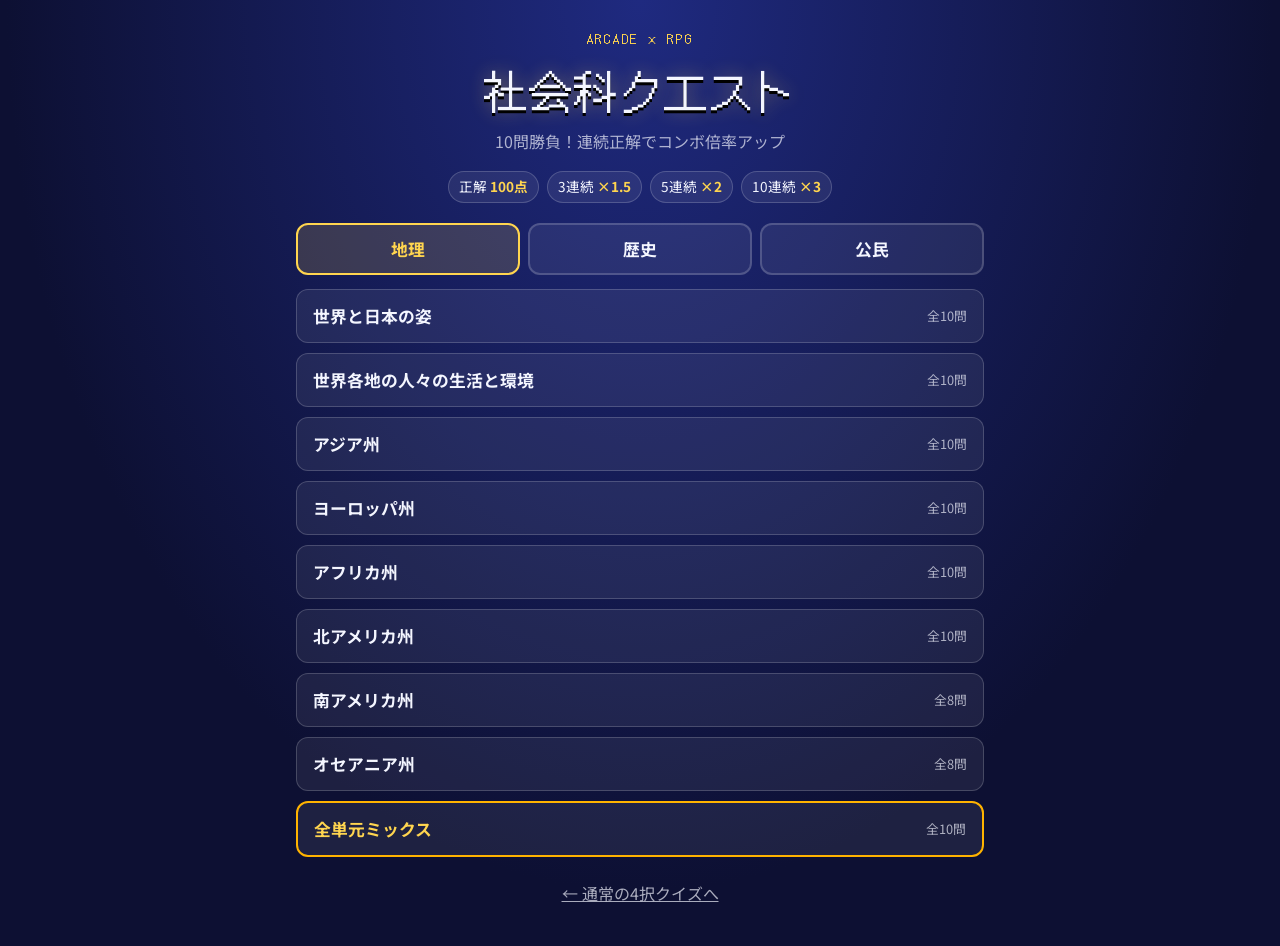
==== rpg.html @ 0660e603 "社会科クエスト第1弾・10問チャレンジとコンボ機能 - rpg.html / rpg.js / rpg.css を追加（通常クイズとは独立したアーケード×RPGモード） - 地理・歴史・公民から単元を" ====
<!DOCTYPE html>
<html lang="ja">
<head>
  <meta charset="UTF-8">
  <meta name="viewport" content="width=device-width, initial-scale=1.0">
  <title>社会科クエスト</title>
  <link rel="icon" href="favicon.ico" type="image/x-icon">
  <link href="https://fonts.googleapis.com/css2?family=DotGothic16&family=Noto+Sans+JP:wght@400;700;900&display=swap" rel="stylesheet">
  <link rel="stylesheet" href="rpg.css">
</head>
<body>

  <audio id="snd-correct" src="correct.mp3" preload="auto"></audio>
  <audio id="snd-incorrect" src="incorrect.mp3" preload="auto"></audio>

  <main class="app">

    <!-- 単元選択画面 -->
    <section id="screen-select" class="screen">
      <header class="title">
        <p class="title-kicker">ARCADE × RPG</p>
        <h1 class="title-main">社会科クエスト</h1>
        <p class="title-lead">10問勝負！連続正解でコンボ倍率アップ</p>
      </header>

      <div class="rules">
        <span>正解 <b>100点</b></span>
        <span>3連続 <b>×1.5</b></span>
        <span>5連続 <b>×2</b></span>
        <span>10連続 <b>×3</b></span>
      </div>

      <div id="subject-tabs" class="subject-tabs" role="tablist" aria-label="分野"></div>
      <div id="unit-list" class="unit-list"></div>

      <a href="index.html" class="link-back">← 通常の4択クイズへ</a>
    </section>

    <!-- プレイ画面 -->
    <section id="screen-battle" class="screen hidden">
      <div class="hud">
        <div class="hud-top">
          <span id="hud-unit" class="hud-unit"></span>
          <button id="btn-quit" class="btn-quit" type="button">やめる</button>
        </div>
        <div class="hud-stats">
          <div class="hud-box">
            <span class="hud-label">SCORE</span>
            <span id="hud-score" class="hud-value">0</span>
          </div>
          <div class="hud-box">
            <span class="hud-label">COMBO</span>
            <span id="hud-combo" class="hud-value">0</span>
          </div>
          <div class="hud-box">
            <span class="hud-label">倍率</span>
            <span id="hud-multiplier" class="hud-value">×1</span>
          </div>
        </div>
        <ol id="hud-pips" class="pips" aria-label="進み具合"></ol>
      </div>

      <div class="question-card">
        <p class="question-meta"><span id="question-number"></span>この説明にあてはまる用語は？</p>
        <p id="question-text" class="question-text"></p>
      </div>

      <div class="choices-wrap">
        <div id="choices" class="choices"></div>
        <div id="score-pop" class="score-pop" aria-hidden="true"></div>
      </div>

      <div id="feedback" class="feedback hidden" aria-live="polite">
        <p id="feedback-text" class="feedback-text"></p>
        <p id="feedback-detail" class="feedback-detail"></p>
        <button id="btn-next" class="btn btn-primary" type="button">次へ</button>
      </div>
    </section>

    <!-- 結果画面 -->
    <section id="screen-result" class="screen hidden">
      <header class="result-head">
        <p class="title-kicker">QUEST CLEAR</p>
        <h2 id="result-unit" class="result-unit"></h2>
      </header>

      <div class="result-score">
        <span class="hud-label">SCORE</span>
        <span id="result-score" class="result-score-value">0</span>
      </div>

      <div class="result-stats">
        <div class="hud-box">
          <span class="hud-label">正解数</span>
          <span id="result-correct" class="hud-value"></span>
        </div>
        <div class="hud-box">
          <span class="hud-label">最大コンボ</span>
          <span id="result-max-combo" class="hud-value"></span>
        </div>
      </div>

      <div class="mistakes">
        <h3 id="mistakes-title" class="mistakes-title"></h3>
        <ul id="mistakes-list" class="mistakes-list"></ul>
      </div>

      <button id="btn-retry" class="btn btn-primary" type="button">もう一度挑戦</button>
      <button id="btn-back" class="btn btn-secondary" type="button">単元選択へ戻る</button>
    </section>

  </main>

  <script src="data.js"></script>
  <script src="rpg.js"></script>
</body>
</html>
---- rpg.css ----
/* =============================================
   社会科クエスト（アーケード×RPGモード）
   通常クイズの style.css とは別ファイル
============================================= */
:root {
  --bg: #0d1033;
  --bg-glow: #1f2a80;
  --panel: rgba(255, 255, 255, 0.07);
  --panel-strong: rgba(255, 255, 255, 0.12);
  --line: rgba(255, 255, 255, 0.18);
  --text: #f4f6ff;
  --text-muted: rgba(244, 246, 255, 0.68);
  --accent: #ffd54f;
  --accent-strong: #ffb300;
  --primary: #5c6bc0;
  --primary-hover: #7986cb;
  --good: #66bb6a;
  --good-bg: rgba(102, 187, 106, 0.28);
  --bad: #ef5350;
  --bad-bg: rgba(239, 83, 80, 0.26);
  --pixel: 'DotGothic16', 'Noto Sans JP', sans-serif;
}

* {
  box-sizing: border-box;
  -webkit-tap-highlight-color: transparent;
}

body {
  margin: 0;
  min-height: 100vh;
  background: radial-gradient(ellipse at top, var(--bg-glow), var(--bg) 70%) fixed;
  background-color: var(--bg);
  color: var(--text);
  font-family: 'Noto Sans JP', sans-serif;
  line-height: 1.6;
}

.app {
  max-width: 720px;
  margin: 0 auto;
  padding: 16px 16px 40px;
}

.hidden {
  display: none !important;
}

/* =============================================
   ボタン共通
============================================= */
.btn {
  display: block;
  width: 100%;
  padding: 16px;
  margin-top: 12px;
  border: none;
  border-radius: 14px;
  font-family: inherit;
  font-size: 1.1rem;
  font-weight: 700;
  color: var(--text);
  cursor: pointer;
  transition: background 0.15s, transform 0.1s;
}

.btn:active {
  transform: scale(0.97);
}

.btn-primary {
  background: var(--primary);
}

.btn-primary:hover {
  background: var(--primary-hover);
}

.btn-secondary {
  background: var(--panel-strong);
}

.btn-secondary:hover {
  background: rgba(255, 255, 255, 0.2);
}

/* =============================================
   単元選択画面
============================================= */
.title {
  text-align: center;
  margin: 12px 0 16px;
}

.title-kicker {
  margin: 0;
  font-family: var(--pixel);
  font-size: 0.85rem;
  letter-spacing: 0.2em;
  color: var(--accent);
}

.title-main {
  margin: 4px 0;
  font-family: var(--pixel);
  font-size: clamp(2rem, 7vw, 2.8rem);
  font-weight: 400;
  text-shadow: 0 3px 0 #000, 0 0 18px rgba(255, 213, 79, 0.45);
}

.title-lead {
  margin: 0;
  color: var(--text-muted);
}

.rules {
  display: flex;
  flex-wrap: wrap;
  justify-content: center;
  gap: 8px;
  margin-bottom: 20px;
  font-size: 0.85rem;
}

.rules span {
  padding: 4px 10px;
  border: 1px solid var(--line);
  border-radius: 999px;
  background: var(--panel);
}

.rules b {
  color: var(--accent);
}

.subject-tabs {
  display: grid;
  grid-template-columns: repeat(3, 1fr);
  gap: 8px;
  margin-bottom: 14px;
}

.subject-tab {
  padding: 12px 8px;
  border: 2px solid var(--line);
  border-radius: 12px;
  background: var(--panel);
  color: var(--text);
  font-family: inherit;
  font-size: 1.05rem;
  font-weight: 700;
  cursor: pointer;
}

.subject-tab[aria-selected="true"] {
  border-color: var(--accent);
  background: rgba(255, 213, 79, 0.16);
  color: var(--accent);
}

.unit-list {
  display: grid;
  gap: 10px;
}

.unit-btn {
  display: flex;
  justify-content: space-between;
  align-items: center;
  gap: 12px;
  width: 100%;
  padding: 14px 16px;
  border: 1px solid var(--line);
  border-radius: 12px;
  background: var(--panel);
  color: var(--text);
  font-family: inherit;
  font-size: 1.05rem;
  font-weight: 700;
  text-align: left;
  cursor: pointer;
  overflow-wrap: anywhere;
}

.unit-btn:hover {
  background: var(--panel-strong);
}

.unit-btn-mix {
  border: 2px solid var(--accent-strong);
  color: var(--accent);
}

.unit-count {
  flex-shrink: 0;
  font-size: 0.8rem;
  font-weight: 400;
  color: var(--text-muted);
}

.link-back {
  display: block;
  margin-top: 24px;
  text-align: center;
  color: var(--text-muted);
}

/* =============================================
   プレイ画面
============================================= */
.hud {
  margin-bottom: 14px;
}

.hud-top {
  display: flex;
  justify-content: space-between;
  align-items: center;
  gap: 12px;
  margin-bottom: 10px;
}

.hud-unit {
  font-weight: 700;
  color: var(--text-muted);
  overflow-wrap: anywhere;
}

.btn-quit {
  flex-shrink: 0;
  padding: 6px 14px;
  border: 1px solid var(--line);
  border-radius: 999px;
  background: transparent;
  color: var(--text-muted);
  font-family: inherit;
  cursor: pointer;
}

.hud-stats {
  display: grid;
  grid-template-columns: 2fr 1fr 1fr;
  gap: 8px;
}

.hud-box {
  display: flex;
  flex-direction: column;
  align-items: center;
  padding: 8px 6px;
  border: 1px solid var(--line);
  border-radius: 12px;
  background: var(--panel);
}

.hud-label {
  font-family: var(--pixel);
  font-size: 0.75rem;
  letter-spacing: 0.08em;
  color: var(--text-muted);
}

.hud-value {
  font-family: var(--pixel);
  font-size: 1.6rem;
  line-height: 1.2;
  font-variant-numeric: tabular-nums;
}

#hud-score {
  color: var(--accent);
}

.hud-value.bump {
  animation: bump 0.35s ease-out;
}

.hud-box.combo-hot {
  border-color: var(--accent-strong);
  box-shadow: 0 0 14px rgba(255, 179, 0, 0.45);
}

.pips {
  display: flex;
  gap: 4px;
  margin: 10px 0 0;
  padding: 0;
  list-style: none;
}

.pip {
  flex: 1;
  height: 8px;
  border-radius: 4px;
  background: rgba(255, 255, 255, 0.15);
}

.pip.current {
  background: rgba(255, 255, 255, 0.55);
}

.pip.good {
  background: var(--good);
}

.pip.bad {
  background: var(--bad);
}

.question-card {
  padding: 18px 18px 20px;
  margin-bottom: 14px;
  border: 1px solid var(--line);
  border-radius: 16px;
  background: var(--panel-strong);
}

.question-meta {
  margin: 0 0 8px;
  font-size: 0.85rem;
  color: var(--text-muted);
}

#question-number {
  margin-right: 8px;
  font-family: var(--pixel);
  color: var(--accent);
}

.question-text {
  margin: 0;
  font-size: clamp(1.05rem, 0.95rem + 0.6vw, 1.25rem);
  line-height: 1.75;
  overflow-wrap: anywhere;
}

.choices-wrap {
  position: relative;
}

.choices {
  display: grid;
  grid-template-columns: 1fr;
  gap: 10px;
}

@media (min-width: 560px) {
  .choices {
    grid-template-columns: 1fr 1fr;
  }
}

.choice {
  display: flex;
  align-items: center;
  gap: 10px;
  min-height: 68px;
  width: 100%;
  padding: 12px 14px;
  border: 2px solid var(--line);
  border-radius: 14px;
  background: var(--panel);
  color: var(--text);
  font-family: inherit;
  font-size: clamp(1rem, 0.92rem + 0.5vw, 1.2rem);
  font-weight: 700;
  line-height: 1.35;
  text-align: left;
  cursor: pointer;
  transition: background 0.15s, border-color 0.15s, transform 0.1s;
}

.choice:not(:disabled):hover {
  background: var(--panel-strong);
  border-color: rgba(255, 255, 255, 0.45);
}

.choice:not(:disabled):active {
  transform: scale(0.98);
}

.choice:disabled {
  cursor: default;
}

.choice-key {
  flex-shrink: 0;
  display: inline-grid;
  place-items: center;
  width: 28px;
  height: 28px;
  border-radius: 8px;
  background: rgba(255, 255, 255, 0.12);
  font-family: var(--pixel);
  font-size: 0.9rem;
  color: var(--text-muted);
}

.choice-label {
  flex: 1;
  min-width: 0;
  overflow-wrap: anywhere;
}

.choice.correct {
  background: var(--good-bg);
  border-color: var(--good);
}

.choice.wrong {
  background: var(--bad-bg);
  border-color: var(--bad);
}

.choice.hit {
  animation: hit 0.45s ease-out;
}

.choice.miss {
  animation: shake 0.4s ease-in-out;
}

.score-pop {
  position: absolute;
  left: 50%;
  top: 40%;
  transform: translate(-50%, -50%);
  pointer-events: none;
  font-family: var(--pixel);
  font-size: clamp(1.8rem, 6vw, 2.6rem);
  color: var(--accent);
  text-shadow: 0 3px 0 #000, 0 0 16px rgba(255, 213, 79, 0.7);
  white-space: nowrap;
  opacity: 0;
}

.score-pop.show {
  animation: pop 0.9s ease-out forwards;
}

.feedback {
  margin-top: 14px;
  padding: 14px 16px 16px;
  border-radius: 14px;
  background: rgba(0, 0, 0, 0.32);
  text-align: center;
}

.feedback-text {
  margin: 0;
  font-size: 1.3rem;
  font-weight: 900;
}

.feedback-text.good {
  color: #a5d6a7;
}

.feedback-text.bad {
  color: #ef9a9a;
}

.feedback-detail {
  margin: 4px 0 0;
  color: var(--text);
  overflow-wrap: anywhere;
}

.feedback .btn {
  margin-top: 12px;
}

/* =============================================
   結果画面
============================================= */
.result-head {
  text-align: center;
  margin: 12px 0 16px;
}

.result-unit {
  margin: 4px 0 0;
  font-size: 1.2rem;
  overflow-wrap: anywhere;
}

.result-score {
  display: flex;
  flex-direction: column;
  align-items: center;
  padding: 16px;
  margin-bottom: 10px;
  border: 2px solid var(--accent-strong);
  border-radius: 16px;
  background: rgba(255, 213, 79, 0.1);
}

.result-score-value {
  font-family: var(--pixel);
  font-size: clamp(2.6rem, 10vw, 3.6rem);
  line-height: 1.1;
  color: var(--accent);
  font-variant-numeric: tabular-nums;
}

.result-stats {
  display: grid;
  grid-template-columns: 1fr 1fr;
  gap: 10px;
  margin-bottom: 16px;
}

.mistakes {
  padding: 14px 16px;
  border-radius: 14px;
  background: rgba(0, 0, 0, 0.28);
}

.mistakes-title {
  margin: 0 0 6px;
  font-size: 1.05rem;
}

.mistakes-list {
  margin: 0;
  padding: 0;
  list-style: none;
}

.mistakes-list li {
  padding: 10px 0;
  border-top: 1px solid rgba(255, 255, 255, 0.1);
  overflow-wrap: anywhere;
}

.mistake-term {
  display: block;
  font-weight: 700;
}

.mistake-desc {
  display: block;
  font-size: 0.9rem;
  color: var(--text-muted);
}

/* =============================================
   アニメーション
============================================= */
@keyframes hit {
  0% { transform: scale(1); }
  40% { transform: scale(1.05); box-shadow: 0 0 22px rgba(102, 187, 106, 0.8); }
  100% { transform: scale(1); }
}

@keyframes shake {
  0%, 100% { transform: translateX(0); }
  25% { transform: translateX(-6px); }
  75% { transform: translateX(6px); }
}

@keyframes pop {
  0% { opacity: 0; transform: translate(-50%, -30%) scale(0.6); }
  25% { opacity: 1; transform: translate(-50%, -60%) scale(1.1); }
  100% { opacity: 0; transform: translate(-50%, -140%) scale(1); }
}

@keyframes bump {
  0% { transform: scale(1); }
  40% { transform: scale(1.25); }
  100% { transform: scale(1); }
}

@media (prefers-reduced-motion: reduce) {
  .choice.hit,
  .choice.miss,
  .hud-value.bump {
    animation: none;
  }

  .score-pop.show {
    animation: fade 0.9s ease-out forwards;
  }

  @keyframes fade {
    0%, 60% { opacity: 1; }
    100% { opacity: 0; }
  }
}
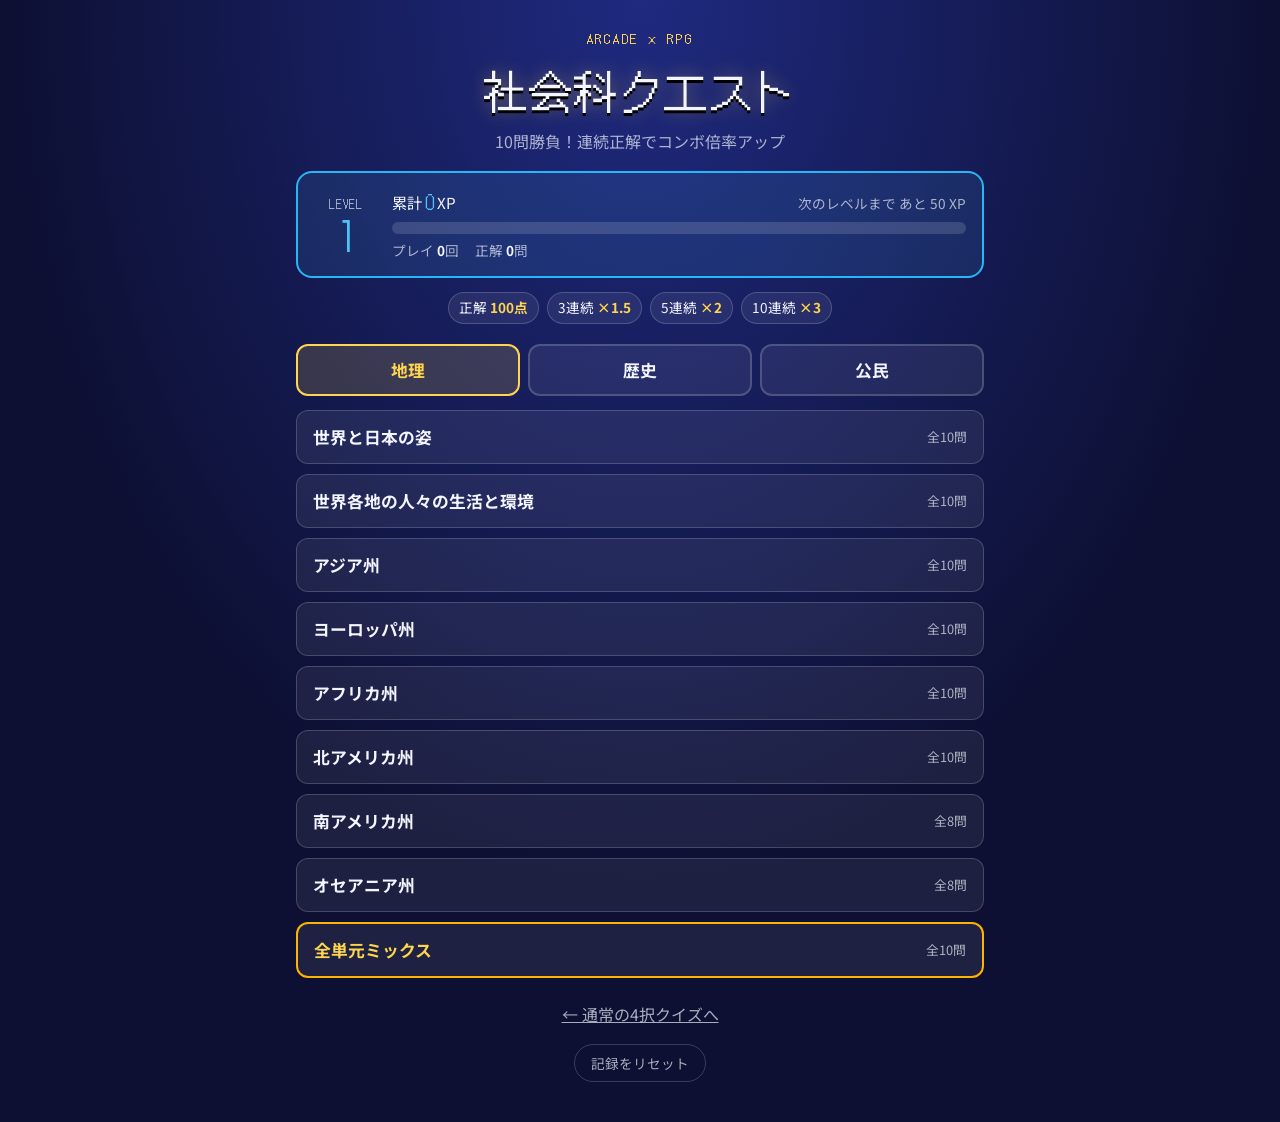
==== commit 0c6b97e1: "社会科クエスト第2弾・レベルと経験値と記録保存 - 正解1問10XP、累計XPでレベルアップ（Lv.1→2は50XP、以後1レベルごとに必要XPが25ずつ増加） - 単元ごとの自己ベスト、総プレイ回数" ====
--- a/rpg.html
+++ b/rpg.html
@@ -23,6 +23,27 @@
         <p class="title-lead">10問勝負！連続正解でコンボ倍率アップ</p>
       </header>
 
+      <div class="player-card">
+        <div class="player-level">
+          <span class="hud-label">LEVEL</span>
+          <span id="home-level" class="player-level-value">1</span>
+        </div>
+        <div class="player-xp">
+          <div class="xp-row">
+            <span>累計 <b id="home-total-xp">0</b> XP</span>
+            <span id="home-next-xp" class="xp-next"></span>
+          </div>
+          <div class="xp-gauge" role="progressbar" aria-label="次のレベルまでの経験値" aria-valuemin="0">
+            <div id="home-xp-fill" class="xp-fill"></div>
+          </div>
+          <div class="player-stats">
+            <span>プレイ <b id="home-plays">0</b>回</span>
+            <span>正解 <b id="home-correct">0</b>問</span>
+          </div>
+        </div>
+      </div>
+      <p id="storage-warning" class="storage-warning hidden">この端末では記録を保存できないため、ページを閉じると記録が消えます。</p>
+
       <div class="rules">
         <span>正解 <b>100点</b></span>
         <span>3連続 <b>×1.5</b></span>
@@ -34,6 +55,7 @@
       <div id="unit-list" class="unit-list"></div>
 
       <a href="index.html" class="link-back">← 通常の4択クイズへ</a>
+      <button id="btn-reset" class="btn-reset" type="button">記録をリセット</button>
     </section>
 
     <!-- プレイ画面 -->
@@ -87,6 +109,7 @@
       <div class="result-score">
         <span class="hud-label">SCORE</span>
         <span id="result-score" class="result-score-value">0</span>
+        <span id="result-best" class="result-best"></span>
       </div>
 
       <div class="result-stats">
@@ -100,6 +123,22 @@
         </div>
       </div>
 
+      <div class="result-xp">
+        <div class="xp-row">
+          <span>獲得 <b id="result-xp-gained" class="xp-gained">+0</b> XP</span>
+          <span id="result-level" class="result-level"></span>
+        </div>
+        <div class="xp-gauge" role="progressbar" aria-label="次のレベルまでの経験値" aria-valuemin="0">
+          <div id="result-xp-fill" class="xp-fill"></div>
+        </div>
+        <p id="result-next-xp" class="xp-next"></p>
+        <div id="level-up" class="level-up hidden" aria-live="polite">
+          <span class="level-up-title">LEVEL UP!</span>
+          <span id="level-up-detail" class="level-up-detail"></span>
+        </div>
+        <p id="result-save-warning" class="storage-warning hidden">記録を保存できませんでした（この画面を閉じると消えます）。</p>
+      </div>
+
       <div class="mistakes">
         <h3 id="mistakes-title" class="mistakes-title"></h3>
         <ul id="mistakes-list" class="mistakes-list"></ul>
@@ -109,6 +148,16 @@
       <button id="btn-back" class="btn btn-secondary" type="button">単元選択へ戻る</button>
     </section>
 
+    <!-- 記録リセットの確認 -->
+    <div id="reset-dialog" class="modal hidden" role="dialog" aria-modal="true" aria-labelledby="reset-title">
+      <div class="modal-card">
+        <h2 id="reset-title" class="modal-title">記録をリセットしますか？</h2>
+        <p class="modal-text">この端末に保存されているレベル・累計XP・プレイ回数・正解数・自己ベストがすべて消えます。<b>元に戻すことはできません。</b></p>
+        <button id="btn-reset-cancel" class="btn btn-secondary" type="button">やめる</button>
+        <button id="btn-reset-confirm" class="btn btn-danger" type="button">すべて消去する</button>
+      </div>
+    </div>
+
   </main>
 
   <script src="data.js"></script>
--- a/rpg.css
+++ b/rpg.css
@@ -19,6 +19,10 @@
   --bad: #ef5350;
   --bad-bg: rgba(239, 83, 80, 0.26);
   --pixel: 'DotGothic16', 'Noto Sans JP', sans-serif;
+  --xp: #4fc3f7;
+  --xp-strong: #29b6f6;
+  --danger: #c62828;
+  --danger-hover: #e53935;
 }
 
 * {
@@ -84,6 +88,14 @@
   background: rgba(255, 255, 255, 0.2);
 }
 
+.btn-danger {
+  background: var(--danger);
+}
+
+.btn-danger:hover {
+  background: var(--danger-hover);
+}
+
 /* =============================================
    単元選択画面
 ============================================= */
@@ -111,6 +123,112 @@
 .title-lead {
   margin: 0;
   color: var(--text-muted);
+}
+
+/* プレイヤーのレベル・XP（ホーム画面） */
+.player-card {
+  display: flex;
+  align-items: center;
+  gap: 14px;
+  padding: 14px 16px;
+  margin-bottom: 14px;
+  border: 2px solid var(--xp-strong);
+  border-radius: 16px;
+  background: rgba(79, 195, 247, 0.1);
+}
+
+.player-level {
+  display: flex;
+  flex-direction: column;
+  align-items: center;
+  flex-shrink: 0;
+  min-width: 64px;
+}
+
+.player-level-value {
+  font-family: var(--pixel);
+  font-size: 2.4rem;
+  line-height: 1.1;
+  color: var(--xp);
+  font-variant-numeric: tabular-nums;
+}
+
+.player-xp {
+  flex: 1;
+  min-width: 0;
+}
+
+.xp-row {
+  display: flex;
+  flex-wrap: wrap;
+  justify-content: space-between;
+  align-items: baseline;
+  gap: 2px 12px;
+  margin-bottom: 6px;
+  font-size: 0.95rem;
+}
+
+.xp-row b {
+  font-family: var(--pixel);
+  font-weight: 400;
+  font-size: 1.15rem;
+  color: var(--xp);
+}
+
+.xp-next {
+  margin: 0;
+  font-size: 0.85rem;
+  color: var(--text-muted);
+}
+
+.xp-gauge {
+  height: 12px;
+  border-radius: 6px;
+  background: rgba(255, 255, 255, 0.14);
+  overflow: hidden;
+}
+
+.xp-fill {
+  width: 0;
+  height: 100%;
+  border-radius: 6px;
+  background: linear-gradient(90deg, var(--xp-strong), #b3e5fc);
+  transition: width 0.8s ease-out;
+}
+
+.player-stats {
+  display: flex;
+  flex-wrap: wrap;
+  gap: 4px 16px;
+  margin-top: 6px;
+  font-size: 0.85rem;
+  color: var(--text-muted);
+}
+
+.player-stats b {
+  color: var(--text);
+}
+
+.storage-warning {
+  margin: 0 0 14px;
+  padding: 8px 12px;
+  border-radius: 10px;
+  background: rgba(255, 193, 7, 0.15);
+  color: var(--accent);
+  font-size: 0.85rem;
+}
+
+.btn-reset {
+  display: block;
+  margin: 16px auto 0;
+  padding: 8px 16px;
+  border: 1px solid var(--line);
+  border-radius: 999px;
+  background: transparent;
+  color: var(--text-muted);
+  font-family: inherit;
+  font-size: 0.85rem;
+  cursor: pointer;
 }
 
 .rules {
@@ -191,11 +309,26 @@
   color: var(--accent);
 }
 
+.unit-meta {
+  display: flex;
+  flex-direction: column;
+  align-items: flex-end;
+  flex-shrink: 0;
+  line-height: 1.35;
+}
+
 .unit-count {
-  flex-shrink: 0;
   font-size: 0.8rem;
   font-weight: 400;
   color: var(--text-muted);
+}
+
+.unit-best {
+  font-family: var(--pixel);
+  font-size: 0.85rem;
+  font-weight: 400;
+  color: var(--accent);
+  white-space: nowrap;
 }
 
 .link-back {
@@ -503,6 +636,76 @@
   font-variant-numeric: tabular-nums;
 }
 
+.result-best {
+  margin-top: 6px;
+  font-size: 0.95rem;
+  color: var(--text-muted);
+  text-align: center;
+}
+
+.result-best.new {
+  padding: 4px 14px;
+  border-radius: 999px;
+  background: var(--accent);
+  color: #3e2723;
+  font-weight: 900;
+  animation: best 0.6s ease-out;
+}
+
+.result-xp {
+  padding: 14px 16px;
+  margin-bottom: 16px;
+  border: 2px solid var(--xp-strong);
+  border-radius: 16px;
+  background: rgba(79, 195, 247, 0.1);
+}
+
+.xp-gained {
+  font-size: 1.4rem !important;
+}
+
+.result-level {
+  font-family: var(--pixel);
+  font-size: 1.3rem;
+  color: var(--xp);
+}
+
+.result-xp .xp-next {
+  margin-top: 6px;
+}
+
+.level-up {
+  display: flex;
+  flex-direction: column;
+  align-items: center;
+  margin-top: 12px;
+  padding: 12px;
+  border-radius: 12px;
+  background: linear-gradient(135deg, rgba(255, 213, 79, 0.25), rgba(79, 195, 247, 0.25));
+  border: 2px solid var(--accent);
+}
+
+.level-up-title {
+  font-family: var(--pixel);
+  font-size: clamp(1.8rem, 7vw, 2.4rem);
+  line-height: 1.2;
+  color: var(--accent);
+  text-shadow: 0 3px 0 #000, 0 0 16px rgba(255, 213, 79, 0.7);
+}
+
+.level-up-detail {
+  font-family: var(--pixel);
+  font-size: 1.2rem;
+}
+
+.level-up.play {
+  animation: levelup 0.9s ease-out;
+}
+
+.result-xp .storage-warning {
+  margin: 10px 0 0;
+}
+
 .result-stats {
   display: grid;
   grid-template-columns: 1fr 1fr;
@@ -545,8 +748,57 @@
 }
 
 /* =============================================
+   確認画面（記録のリセット）
+============================================= */
+.modal {
+  position: fixed;
+  inset: 0;
+  z-index: 10;
+  display: flex;
+  align-items: center;
+  justify-content: center;
+  padding: 16px;
+  background: rgba(0, 0, 0, 0.65);
+}
+
+.modal-card {
+  width: 100%;
+  max-width: 420px;
+  padding: 20px;
+  border: 1px solid var(--line);
+  border-radius: 16px;
+  background: #1a1f52;
+}
+
+.modal-title {
+  margin: 0 0 8px;
+  font-size: 1.2rem;
+}
+
+.modal-text {
+  margin: 0 0 8px;
+  color: var(--text-muted);
+}
+
+.modal-text b {
+  color: #ef9a9a;
+}
+
+/* =============================================
    アニメーション
 ============================================= */
+@keyframes levelup {
+  0% { opacity: 0; transform: scale(0.6); }
+  50% { opacity: 1; transform: scale(1.08); }
+  100% { transform: scale(1); }
+}
+
+@keyframes best {
+  0% { transform: scale(0.7); }
+  60% { transform: scale(1.1); }
+  100% { transform: scale(1); }
+}
+
 @keyframes hit {
   0% { transform: scale(1); }
   40% { transform: scale(1.05); box-shadow: 0 0 22px rgba(102, 187, 106, 0.8); }
@@ -574,8 +826,14 @@
 @media (prefers-reduced-motion: reduce) {
   .choice.hit,
   .choice.miss,
-  .hud-value.bump {
+  .hud-value.bump,
+  .level-up.play,
+  .result-best.new {
     animation: none;
+  }
+
+  .xp-fill {
+    transition: none;
   }
 
   .score-pop.show {
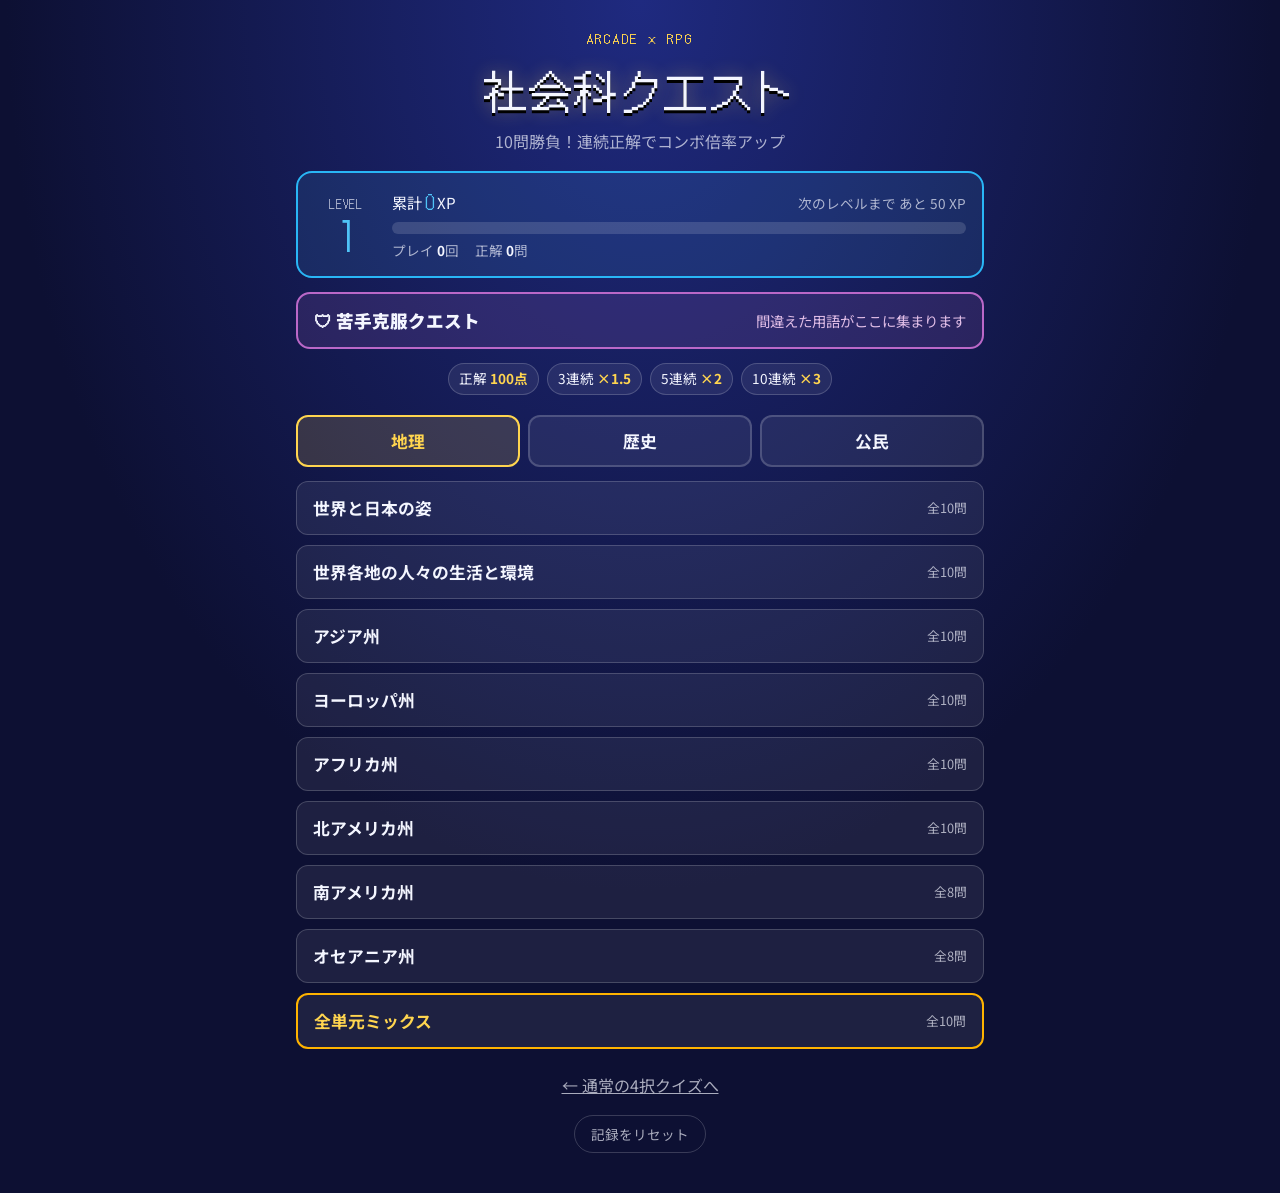
==== commit 7e34d3f7: "社会科クエスト第4弾・分野別苦手克服クエスト - 通常クエストを最後まで解いたとき、間違えた用語を分野ごとの苦手リストへ自動登録 - 苦手リストは「分野::表示名」で1件として管理（同じ分野の別単元で" ====
--- a/rpg.html
+++ b/rpg.html
@@ -44,6 +44,20 @@
       </div>
       <p id="storage-warning" class="storage-warning hidden">この端末では記録を保存できないため、ページを閉じると記録が消えます。</p>
 
+      <div id="last-played" class="last-played hidden">
+        <div class="last-played-info">
+          <span class="hud-label">前回の単元</span>
+          <span id="last-played-name" class="last-played-name"></span>
+          <span id="last-played-best" class="last-played-best"></span>
+        </div>
+        <button id="btn-last-played" class="btn-last-played" type="button">もう一度</button>
+      </div>
+
+      <button id="btn-review" class="review-entry" type="button">
+        <span class="review-entry-title">🛡 苦手克服クエスト</span>
+        <span id="review-entry-count" class="review-entry-count"></span>
+      </button>
+
       <div class="rules">
         <span>正解 <b>100点</b></span>
         <span>3連続 <b>×1.5</b></span>
@@ -56,6 +70,19 @@
 
       <a href="index.html" class="link-back">← 通常の4択クイズへ</a>
       <button id="btn-reset" class="btn-reset" type="button">記録をリセット</button>
+    </section>
+
+    <!-- 苦手克服クエストの分野選択画面 -->
+    <section id="screen-review" class="screen hidden">
+      <header class="title">
+        <p class="title-kicker">WEAK POINT QUEST</p>
+        <h1 class="title-main review-title">苦手克服クエスト</h1>
+        <p class="title-lead">間違えた用語を復習しよう。別々のプレイで2回正解すると克服！</p>
+      </header>
+
+      <div id="review-list" class="review-list"></div>
+
+      <button id="btn-review-home" class="btn btn-secondary" type="button">ホームへ戻る</button>
     </section>
 
     <!-- プレイ画面 -->
@@ -97,6 +124,8 @@
         <p id="feedback-detail" class="feedback-detail"></p>
         <button id="btn-next" class="btn btn-primary" type="button">次へ</button>
       </div>
+
+      <div id="combo-banner" class="combo-banner" aria-hidden="true"></div>
     </section>
 
     <!-- 結果画面 -->
@@ -107,9 +136,18 @@
       </header>
 
       <div class="result-score">
-        <span class="hud-label">SCORE</span>
-        <span id="result-score" class="result-score-value">0</span>
+        <div class="result-score-top">
+          <div class="rank-box">
+            <span class="hud-label">RANK</span>
+            <span id="result-rank" class="rank-badge"></span>
+          </div>
+          <div class="score-box">
+            <span class="hud-label">SCORE</span>
+            <span id="result-score" class="result-score-value">0</span>
+          </div>
+        </div>
         <span id="result-best" class="result-best"></span>
+        <p id="result-cheer" class="result-cheer hidden"></p>
       </div>
 
       <div class="result-stats">
@@ -133,14 +171,21 @@
         </div>
         <p id="result-next-xp" class="xp-next"></p>
         <div id="level-up" class="level-up hidden" aria-live="polite">
+          <div id="particles" class="particles" aria-hidden="true"></div>
           <span class="level-up-title">LEVEL UP!</span>
           <span id="level-up-detail" class="level-up-detail"></span>
         </div>
         <p id="result-save-warning" class="storage-warning hidden">記録を保存できませんでした（この画面を閉じると消えます）。</p>
       </div>
 
+      <div id="review-result" class="review-result hidden">
+        <h3 class="mistakes-title">克服の進み具合</h3>
+        <ul id="review-progress" class="review-progress"></ul>
+      </div>
+
       <div class="mistakes">
         <h3 id="mistakes-title" class="mistakes-title"></h3>
+        <p id="mistakes-note" class="mistakes-note hidden"></p>
         <ul id="mistakes-list" class="mistakes-list"></ul>
       </div>
 
@@ -152,7 +197,7 @@
     <div id="reset-dialog" class="modal hidden" role="dialog" aria-modal="true" aria-labelledby="reset-title">
       <div class="modal-card">
         <h2 id="reset-title" class="modal-title">記録をリセットしますか？</h2>
-        <p class="modal-text">この端末に保存されているレベル・累計XP・プレイ回数・正解数・自己ベストがすべて消えます。<b>元に戻すことはできません。</b></p>
+        <p class="modal-text">この端末に保存されているレベル・累計XP・プレイ回数・正解数・自己ベスト・苦手リストがすべて消えます。<b>元に戻すことはできません。</b></p>
         <button id="btn-reset-cancel" class="btn btn-secondary" type="button">やめる</button>
         <button id="btn-reset-confirm" class="btn btn-danger" type="button">すべて消去する</button>
       </div>
--- a/rpg.css
+++ b/rpg.css
@@ -209,6 +209,207 @@
   color: var(--text);
 }
 
+/* 前回の単元（ホーム画面） */
+.last-played {
+  display: flex;
+  align-items: center;
+  gap: 12px;
+  padding: 10px 12px 10px 16px;
+  margin-bottom: 14px;
+  border: 1px solid var(--line);
+  border-radius: 14px;
+  background: var(--panel);
+}
+
+.last-played-info {
+  display: flex;
+  flex-direction: column;
+  flex: 1;
+  min-width: 0;
+}
+
+.last-played-name {
+  font-weight: 700;
+  overflow-wrap: anywhere;
+}
+
+.last-played-best {
+  font-family: var(--pixel);
+  font-size: 0.85rem;
+  color: var(--accent);
+}
+
+.btn-last-played {
+  flex-shrink: 0;
+  padding: 10px 16px;
+  border: none;
+  border-radius: 12px;
+  background: var(--primary);
+  color: var(--text);
+  font-family: inherit;
+  font-size: 1rem;
+  font-weight: 700;
+  cursor: pointer;
+}
+
+.btn-last-played:hover {
+  background: var(--primary-hover);
+}
+
+/* 苦手克服クエストの入口（ホーム画面） */
+.review-entry {
+  display: flex;
+  flex-wrap: wrap;
+  justify-content: space-between;
+  align-items: center;
+  gap: 4px 12px;
+  width: 100%;
+  padding: 14px 16px;
+  margin-bottom: 14px;
+  border: 2px solid #ba68c8;
+  border-radius: 14px;
+  background: rgba(186, 104, 200, 0.14);
+  color: var(--text);
+  font-family: inherit;
+  text-align: left;
+  cursor: pointer;
+}
+
+.review-entry:hover {
+  background: rgba(186, 104, 200, 0.24);
+}
+
+.review-entry-title {
+  font-size: 1.1rem;
+  font-weight: 900;
+}
+
+.review-entry-count {
+  font-size: 0.9rem;
+  color: #e1bee7;
+}
+
+/* 苦手克服クエストの分野選択画面 */
+.review-title {
+  font-size: clamp(1.8rem, 7vw, 2.6rem);
+}
+
+.review-list {
+  display: grid;
+  gap: 12px;
+  margin-bottom: 8px;
+}
+
+.review-card {
+  padding: 14px 16px;
+  border: 1px solid var(--line);
+  border-radius: 14px;
+  background: var(--panel);
+}
+
+.review-card-head {
+  display: flex;
+  flex-wrap: wrap;
+  justify-content: space-between;
+  align-items: baseline;
+  gap: 4px 12px;
+}
+
+.review-subject {
+  font-size: 1.2rem;
+  font-weight: 900;
+}
+
+.review-stats {
+  font-size: 0.95rem;
+  color: var(--text-muted);
+}
+
+.review-best {
+  display: block;
+  margin-top: 2px;
+  font-family: var(--pixel);
+  font-size: 0.85rem;
+  color: var(--accent);
+}
+
+.review-empty {
+  margin: 10px 0 0;
+  color: var(--text-muted);
+}
+
+.review-start {
+  margin-top: 10px;
+}
+
+/* 結果画面：克服の進み具合 */
+.review-result {
+  padding: 14px 16px;
+  margin-bottom: 16px;
+  border: 2px solid #ba68c8;
+  border-radius: 14px;
+  background: rgba(186, 104, 200, 0.1);
+}
+
+.review-progress {
+  margin: 0;
+  padding: 0;
+  list-style: none;
+}
+
+.review-item {
+  display: flex;
+  flex-wrap: wrap;
+  justify-content: space-between;
+  align-items: baseline;
+  gap: 2px 12px;
+  padding: 8px 0;
+  border-top: 1px solid rgba(255, 255, 255, 0.1);
+}
+
+.review-item-term {
+  font-weight: 700;
+  overflow-wrap: anywhere;
+}
+
+.review-item-status {
+  font-size: 0.9rem;
+  white-space: nowrap;
+}
+
+.review-item.mastered .review-item-status {
+  color: var(--accent);
+  font-weight: 900;
+}
+
+.review-item.progress .review-item-status {
+  color: var(--xp);
+}
+
+.review-item.reset .review-item-status {
+  color: var(--text-muted);
+}
+
+.mistakes-note {
+  margin: 0 0 4px;
+  font-size: 0.85rem;
+  color: #e1bee7;
+}
+
+/* 自己ベストのランク表示（単元ボタン・前回の単元） */
+.rank-chip {
+  display: inline-block;
+  min-width: 1.5em;
+  margin-left: 6px;
+  padding: 0 4px;
+  border: 1px solid currentColor;
+  border-radius: 4px;
+  font-family: var(--pixel);
+  line-height: 1.4;
+  text-align: center;
+  text-shadow: none;
+}
+
 .storage-warning {
   margin: 0 0 14px;
   padding: 8px 12px;
@@ -408,9 +609,34 @@
   animation: bump 0.35s ease-out;
 }
 
-.hud-box.combo-hot {
-  border-color: var(--accent-strong);
-  box-shadow: 0 0 14px rgba(255, 179, 0, 0.45);
+/* コンボ数に応じたHUDの色（3コンボ：水色、5コンボ：オレンジ、10コンボ：金） */
+.hud-box.combo-tier-1 {
+  border-color: var(--xp);
+  box-shadow: 0 0 10px rgba(79, 195, 247, 0.4);
+}
+
+.hud-box.combo-tier-1 .hud-value {
+  color: var(--xp);
+}
+
+.hud-box.combo-tier-2 {
+  border-color: #ff9800;
+  box-shadow: 0 0 14px rgba(255, 152, 0, 0.5);
+}
+
+.hud-box.combo-tier-2 .hud-value {
+  color: #ffb74d;
+}
+
+.hud-box.combo-tier-3 {
+  border-color: var(--accent);
+  background: rgba(255, 213, 79, 0.16);
+  box-shadow: 0 0 18px rgba(255, 213, 79, 0.7);
+}
+
+.hud-box.combo-tier-3 .hud-value {
+  color: var(--accent);
+  text-shadow: 0 0 10px rgba(255, 213, 79, 0.8);
 }
 
 .pips {
@@ -546,29 +772,99 @@
 }
 
 .choice.hit {
-  animation: hit 0.45s ease-out;
+  position: relative;
+  z-index: 1;
+  animation: hit 0.5s ease-out;
 }
 
 .choice.miss {
   animation: shake 0.4s ease-in-out;
+}
+
+/* 正解したときに選択肢エリアをごく軽く弾ませる */
+.choices.pulse {
+  animation: pulse 0.3s ease-out;
 }
 
 .score-pop {
   position: absolute;
   left: 50%;
   top: 40%;
+  z-index: 2;
   transform: translate(-50%, -50%);
   pointer-events: none;
   font-family: var(--pixel);
-  font-size: clamp(1.8rem, 6vw, 2.6rem);
+  font-size: clamp(2rem, 7vw, 2.8rem);
   color: var(--accent);
   text-shadow: 0 3px 0 #000, 0 0 16px rgba(255, 213, 79, 0.7);
   white-space: nowrap;
   opacity: 0;
 }
 
+.score-pop.tier-1 {
+  color: var(--xp);
+  text-shadow: 0 3px 0 #000, 0 0 18px rgba(79, 195, 247, 0.8);
+}
+
+.score-pop.tier-2 {
+  font-size: clamp(2.3rem, 8vw, 3.2rem);
+  color: #ffb74d;
+  text-shadow: 0 3px 0 #000, 0 0 20px rgba(255, 152, 0, 0.85);
+}
+
+.score-pop.tier-3 {
+  font-size: clamp(2.6rem, 9vw, 3.6rem);
+  color: var(--accent);
+  text-shadow: 0 3px 0 #000, 0 0 24px rgba(255, 213, 79, 1), 0 0 40px rgba(255, 152, 0, 0.6);
+}
+
 .score-pop.show {
-  animation: pop 0.9s ease-out forwards;
+  animation: pop 1s ease-out forwards;
+}
+
+/* 3・5・10コンボ到達時と、コンボが途切れたときに中央へ短く出す表示 */
+.combo-banner {
+  position: fixed;
+  left: 50%;
+  top: 38%;
+  z-index: 5;
+  transform: translate(-50%, -50%);
+  pointer-events: none;
+  font-family: var(--pixel);
+  white-space: nowrap;
+  opacity: 0;
+}
+
+.combo-banner.show {
+  animation: banner 1.1s ease-out forwards;
+}
+
+.combo-banner.tier-1 {
+  font-size: clamp(2rem, 9vw, 3rem);
+  color: var(--xp);
+  text-shadow: 0 4px 0 #000, 0 0 20px rgba(79, 195, 247, 0.9);
+}
+
+.combo-banner.tier-2 {
+  font-size: clamp(2.3rem, 10vw, 3.6rem);
+  color: #ffb74d;
+  text-shadow: 0 4px 0 #000, 0 0 24px rgba(255, 152, 0, 0.9);
+}
+
+.combo-banner.tier-3 {
+  font-size: clamp(2.6rem, 11vw, 4.4rem);
+  color: var(--accent);
+  text-shadow: 0 4px 0 #000, 0 0 28px rgba(255, 213, 79, 1), 0 0 50px rgba(255, 152, 0, 0.7);
+}
+
+.combo-banner.break {
+  font-size: clamp(1.4rem, 6vw, 2rem);
+  color: #b0bec5;
+  text-shadow: 0 3px 0 #000;
+}
+
+.combo-banner.break.show {
+  animation: banner-soft 0.9s ease-out forwards;
 }
 
 .feedback {
@@ -586,7 +882,23 @@
 }
 
 .feedback-text.good {
+  font-family: var(--pixel);
+  font-weight: 400;
+  letter-spacing: 0.05em;
   color: #a5d6a7;
+}
+
+.feedback-text.good.tier-1 {
+  color: var(--xp);
+}
+
+.feedback-text.good.tier-2 {
+  color: #ffb74d;
+}
+
+.feedback-text.good.tier-3 {
+  color: var(--accent);
+  text-shadow: 0 0 12px rgba(255, 213, 79, 0.7);
 }
 
 .feedback-text.bad {
@@ -628,6 +940,52 @@
   background: rgba(255, 213, 79, 0.1);
 }
 
+.result-score-top {
+  display: flex;
+  align-items: center;
+  justify-content: center;
+  gap: 20px;
+}
+
+.rank-box,
+.score-box {
+  display: flex;
+  flex-direction: column;
+  align-items: center;
+}
+
+.rank-badge {
+  font-family: var(--pixel);
+  font-size: clamp(3.2rem, 14vw, 4.4rem);
+  line-height: 1;
+  text-shadow: 0 4px 0 #000;
+}
+
+.rank-badge.stamp {
+  animation: stamp 0.5s ease-out;
+}
+
+.rank-S {
+  color: var(--accent);
+  text-shadow: 0 4px 0 #000, 0 0 20px rgba(255, 213, 79, 0.9);
+}
+
+.rank-A {
+  color: #ffb74d;
+}
+
+.rank-B {
+  color: var(--xp);
+}
+
+.rank-C {
+  color: #a5d6a7;
+}
+
+.rank-D {
+  color: #b0bec5;
+}
+
 .result-score-value {
   font-family: var(--pixel);
   font-size: clamp(2.6rem, 10vw, 3.6rem);
@@ -637,19 +995,40 @@
 }
 
 .result-best {
-  margin-top: 6px;
+  display: flex;
+  flex-direction: column;
+  align-items: center;
+  margin-top: 8px;
   font-size: 0.95rem;
   color: var(--text-muted);
   text-align: center;
 }
 
 .result-best.new {
-  padding: 4px 14px;
-  border-radius: 999px;
+  padding: 6px 18px;
+  border-radius: 14px;
   background: var(--accent);
   color: #3e2723;
+  animation: best 0.6s ease-out;
+}
+
+.new-record {
+  font-family: var(--pixel);
+  font-size: 1.4rem;
+  line-height: 1.2;
+  letter-spacing: 0.08em;
+}
+
+.new-record-sub {
+  font-size: 0.85rem;
+  font-weight: 700;
+}
+
+.result-cheer {
+  margin: 8px 0 0;
   font-weight: 900;
-  animation: best 0.6s ease-out;
+  color: var(--accent);
+  text-align: center;
 }
 
 .result-xp {
@@ -675,6 +1054,7 @@
 }
 
 .level-up {
+  position: relative;
   display: flex;
   flex-direction: column;
   align-items: center;
@@ -700,6 +1080,24 @@
 
 .level-up.play {
   animation: levelup 0.9s ease-out;
+}
+
+/* レベルアップ時のピクセル風紙吹雪 */
+.particles {
+  position: absolute;
+  left: 50%;
+  top: 50%;
+  width: 0;
+  height: 0;
+  pointer-events: none;
+}
+
+.particle {
+  position: absolute;
+  width: 8px;
+  height: 8px;
+  opacity: 0;
+  animation: particle 1.2s ease-out var(--delay) forwards;
 }
 
 .result-xp .storage-warning {
@@ -801,8 +1199,38 @@
 
 @keyframes hit {
   0% { transform: scale(1); }
-  40% { transform: scale(1.05); box-shadow: 0 0 22px rgba(102, 187, 106, 0.8); }
+  35% { transform: scale(1.06); box-shadow: 0 0 0 3px rgba(165, 214, 167, 0.6), 0 0 28px rgba(102, 187, 106, 0.95); }
+  100% { transform: scale(1); box-shadow: 0 0 10px rgba(102, 187, 106, 0.4); }
+}
+
+@keyframes pulse {
+  0%, 100% { transform: translateY(0); }
+  40% { transform: translateY(-3px); }
+}
+
+@keyframes banner {
+  0% { opacity: 0; transform: translate(-50%, -50%) scale(0.5); }
+  18% { opacity: 1; transform: translate(-50%, -50%) scale(1.15); }
+  30% { transform: translate(-50%, -50%) scale(1); }
+  75% { opacity: 1; }
+  100% { opacity: 0; transform: translate(-50%, -70%) scale(1); }
+}
+
+@keyframes banner-soft {
+  0% { opacity: 0; }
+  20%, 60% { opacity: 0.9; }
+  100% { opacity: 0; }
+}
+
+@keyframes stamp {
+  0% { opacity: 0; transform: scale(2); }
+  60% { opacity: 1; transform: scale(0.92); }
   100% { transform: scale(1); }
+}
+
+@keyframes particle {
+  0% { opacity: 1; transform: translate(0, 0) rotate(0deg); }
+  100% { opacity: 0; transform: translate(var(--dx), var(--dy)) rotate(180deg); }
 }
 
 @keyframes shake {
@@ -813,8 +1241,9 @@
 
 @keyframes pop {
   0% { opacity: 0; transform: translate(-50%, -30%) scale(0.6); }
-  25% { opacity: 1; transform: translate(-50%, -60%) scale(1.1); }
-  100% { opacity: 0; transform: translate(-50%, -140%) scale(1); }
+  20% { opacity: 1; transform: translate(-50%, -70%) scale(1.2); }
+  45% { opacity: 1; transform: translate(-50%, -100%) scale(1); }
+  100% { opacity: 0; transform: translate(-50%, -190%) scale(1); }
 }
 
 @keyframes bump {
@@ -823,20 +1252,29 @@
   100% { transform: scale(1); }
 }
 
+/* 動きを減らす設定のときは、拡大・揺れ・飛び出し・紙吹雪をやめ、表示と色だけで伝える */
 @media (prefers-reduced-motion: reduce) {
   .choice.hit,
   .choice.miss,
+  .choices.pulse,
   .hud-value.bump,
   .level-up.play,
+  .rank-badge.stamp,
   .result-best.new {
     animation: none;
   }
 
+  .particles {
+    display: none;
+  }
+
   .xp-fill {
     transition: none;
   }
 
-  .score-pop.show {
+  .score-pop.show,
+  .combo-banner.show,
+  .combo-banner.break.show {
     animation: fade 0.9s ease-out forwards;
   }
 
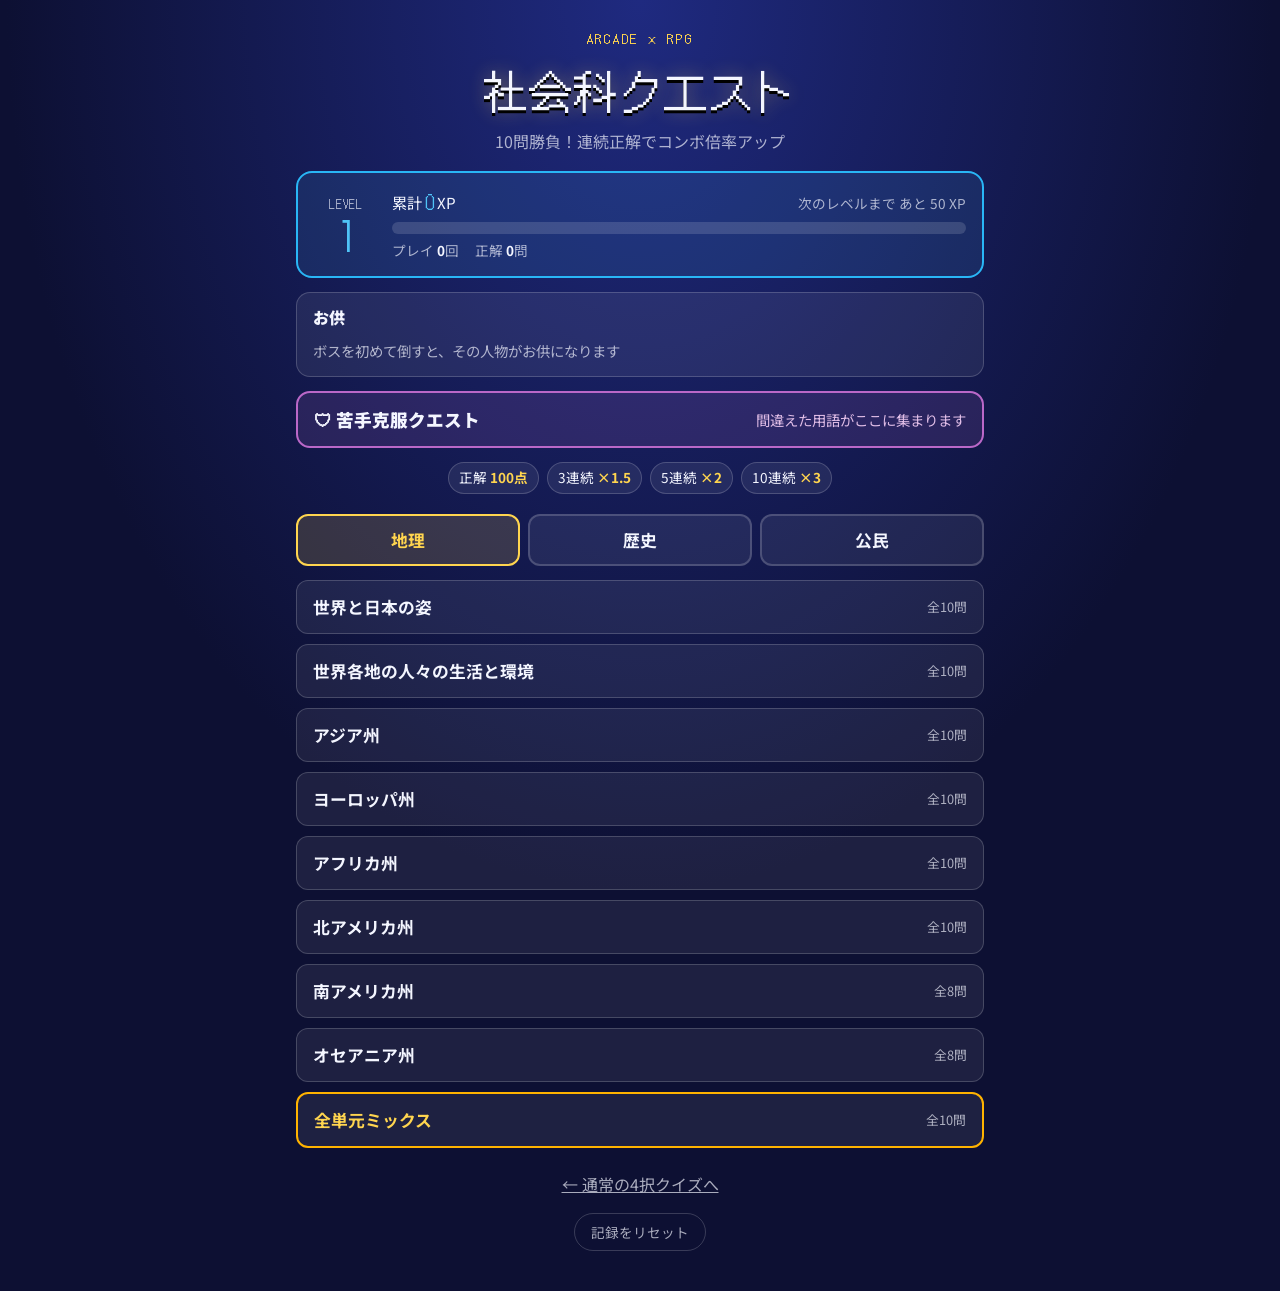
==== commit 102cc9e9: "社会科クエスト第5弾・織田信長ボスとお供システム" ====
--- a/rpg.html
+++ b/rpg.html
@@ -44,6 +44,14 @@
       </div>
       <p id="storage-warning" class="storage-warning hidden">この端末では記録を保存できないため、ページを閉じると記録が消えます。</p>
 
+      <section class="companion-panel" aria-labelledby="companion-title">
+        <div class="companion-head">
+          <h2 id="companion-title" class="companion-title">お供</h2>
+          <span id="companion-ability" class="companion-ability"></span>
+        </div>
+        <div id="companion-list" class="companion-list"></div>
+      </section>
+
       <div id="last-played" class="last-played hidden">
         <div class="last-played-info">
           <span class="hud-label">前回の単元</span>
@@ -106,7 +114,27 @@
             <span id="hud-multiplier" class="hud-value">×1</span>
           </div>
         </div>
+        <div id="companion-hud" class="companion-hud hidden">
+          <span id="companion-hud-face" class="portrait companion-face"></span>
+          <span class="hud-label">お供</span>
+          <span id="companion-hud-name" class="companion-hud-name"></span>
+          <span id="companion-hud-status" class="companion-hud-status"></span>
+        </div>
         <ol id="hud-pips" class="pips" aria-label="進み具合"></ol>
+      </div>
+
+      <!-- ボス戦のときだけ表示 -->
+      <div id="boss-stage" class="boss-stage hidden">
+        <div id="boss-portrait" class="portrait boss-portrait"></div>
+        <div class="boss-info">
+          <span class="hud-label">BOSS</span>
+          <span id="boss-name" class="boss-name"></span>
+          <div class="boss-hp" role="progressbar" aria-label="ボスの残り体力" aria-valuemin="0">
+            <div id="boss-hp-fill" class="boss-hp-fill"></div>
+          </div>
+          <span id="boss-hint" class="boss-hint"></span>
+          <span id="boss-note" class="boss-note hidden"></span>
+        </div>
       </div>
 
       <div class="question-card">
@@ -131,9 +159,17 @@
     <!-- 結果画面 -->
     <section id="screen-result" class="screen hidden">
       <header class="result-head">
-        <p class="title-kicker">QUEST CLEAR</p>
+        <p id="result-kicker" class="title-kicker">QUEST CLEAR</p>
         <h2 id="result-unit" class="result-unit"></h2>
       </header>
+
+      <div id="boss-result" class="boss-result hidden" aria-live="polite">
+        <div id="boss-result-portrait" class="portrait boss-portrait"></div>
+        <div class="boss-result-text">
+          <p id="boss-result-title" class="boss-result-title"></p>
+          <p id="boss-result-detail" class="boss-result-detail"></p>
+        </div>
+      </div>
 
       <div class="result-score">
         <div class="result-score-top">
@@ -197,7 +233,7 @@
     <div id="reset-dialog" class="modal hidden" role="dialog" aria-modal="true" aria-labelledby="reset-title">
       <div class="modal-card">
         <h2 id="reset-title" class="modal-title">記録をリセットしますか？</h2>
-        <p class="modal-text">この端末に保存されているレベル・累計XP・プレイ回数・正解数・自己ベスト・苦手リストがすべて消えます。<b>元に戻すことはできません。</b></p>
+        <p class="modal-text">この端末に保存されているレベル・累計XP・プレイ回数・正解数・自己ベスト・苦手リスト・ボスの撃破記録・お供がすべて消えます。<b>元に戻すことはできません。</b></p>
         <button id="btn-reset-cancel" class="btn btn-secondary" type="button">やめる</button>
         <button id="btn-reset-confirm" class="btn btn-danger" type="button">すべて消去する</button>
       </div>
@@ -206,6 +242,7 @@
   </main>
 
   <script src="data.js"></script>
+  <script src="characters.js"></script>
   <script src="rpg.js"></script>
 </body>
 </html>
--- a/rpg.css
+++ b/rpg.css
@@ -1183,6 +1183,273 @@
 }
 
 /* =============================================
+   ボス戦・お供
+============================================= */
+/* 人物の画像（画像が読み込めるまでは名前を文字で表示する） */
+.portrait {
+  display: flex;
+  align-items: center;
+  justify-content: center;
+  flex-shrink: 0;
+  overflow: hidden;
+  border-radius: 12px;
+  background: var(--panel-strong);
+  text-align: center;
+}
+
+.portrait-name {
+  padding: 4px;
+  font-weight: 900;
+  line-height: 1.2;
+  overflow-wrap: anywhere;
+}
+
+.portrait-img {
+  display: none;
+  width: 100%;
+  height: 100%;
+  object-fit: contain;
+}
+
+.portrait.has-image .portrait-img {
+  display: block;
+}
+
+.portrait.has-image .portrait-name {
+  display: none;
+}
+
+/* 単元一覧の「ボスに挑戦」ボタン */
+.unit-btn-boss {
+  border: 2px solid #ff7043;
+  background: rgba(255, 112, 67, 0.12);
+  color: #ffab91;
+}
+
+.unit-btn-boss:hover {
+  background: rgba(255, 112, 67, 0.22);
+}
+
+/* ホーム画面のお供 */
+.companion-panel {
+  padding: 12px 16px 14px;
+  margin-bottom: 14px;
+  border: 1px solid var(--line);
+  border-radius: 14px;
+  background: var(--panel);
+}
+
+.companion-head {
+  display: flex;
+  flex-wrap: wrap;
+  align-items: baseline;
+  gap: 2px 12px;
+  margin-bottom: 8px;
+}
+
+.companion-title {
+  margin: 0;
+  font-size: 1rem;
+  font-weight: 900;
+}
+
+.companion-ability {
+  font-size: 0.85rem;
+  color: var(--accent);
+}
+
+.companion-list {
+  display: flex;
+  flex-wrap: wrap;
+  gap: 8px;
+}
+
+.companion-empty {
+  margin: 0;
+  font-size: 0.9rem;
+  color: var(--text-muted);
+}
+
+.companion-option {
+  display: flex;
+  align-items: center;
+  gap: 8px;
+  min-height: 48px;
+  padding: 6px 16px;
+  border: 1px solid var(--line);
+  border-radius: 12px;
+  background: var(--panel);
+  color: var(--text);
+  font-family: inherit;
+  font-size: 1rem;
+  font-weight: 700;
+  cursor: pointer;
+}
+
+.companion-option:hover {
+  background: var(--panel-strong);
+}
+
+.companion-option[aria-pressed="true"] {
+  border: 2px solid var(--accent);
+  background: rgba(255, 213, 79, 0.16);
+}
+
+/* お供の小さな顔（名前はすぐ横に出るので、画像がない間は顔の枠ごと隠す） */
+.companion-face {
+  width: 36px;
+  height: 36px;
+  border-radius: 8px;
+}
+
+.companion-face:not(.has-image) {
+  display: none;
+}
+
+/* プレイ画面のお供 */
+.companion-hud {
+  display: flex;
+  flex-wrap: wrap;
+  align-items: center;
+  gap: 4px 10px;
+  padding: 6px 12px;
+  margin-top: 8px;
+  border: 1px solid var(--line);
+  border-radius: 12px;
+  background: var(--panel);
+}
+
+.companion-hud-name {
+  font-weight: 700;
+}
+
+.companion-hud-status {
+  margin-left: auto;
+  font-family: var(--pixel);
+  font-size: 0.85rem;
+  color: var(--accent);
+}
+
+.companion-hud-status.used {
+  color: var(--text-muted);
+}
+
+/* プレイ画面のボス */
+.boss-stage {
+  display: flex;
+  align-items: center;
+  gap: 14px;
+  padding: 12px 14px;
+  margin-bottom: 14px;
+  border: 2px solid #ff7043;
+  border-radius: 16px;
+  background: rgba(255, 112, 67, 0.12);
+}
+
+.boss-portrait {
+  width: 96px;
+  height: 96px;
+  border: 2px solid rgba(255, 112, 67, 0.6);
+  font-size: 1.1rem;
+}
+
+.boss-portrait.damage {
+  animation: shake 0.35s ease-out;
+}
+
+.boss-info {
+  display: flex;
+  flex-direction: column;
+  flex: 1;
+  min-width: 0;
+}
+
+.boss-name {
+  font-family: var(--pixel);
+  font-size: 1.4rem;
+  line-height: 1.3;
+}
+
+.boss-hp {
+  height: 12px;
+  margin: 6px 0 4px;
+  overflow: hidden;
+  border: 1px solid var(--line);
+  border-radius: 999px;
+  background: rgba(0, 0, 0, 0.35);
+}
+
+.boss-hp-fill {
+  width: 100%;
+  height: 100%;
+  background: linear-gradient(90deg, #ef5350, #ff7043);
+  transition: width 0.4s ease-out;
+}
+
+.boss-hint {
+  font-size: 0.9rem;
+  font-weight: 700;
+}
+
+.boss-note {
+  font-size: 0.8rem;
+  color: var(--text-muted);
+}
+
+@media (min-width: 560px) {
+  .boss-portrait {
+    width: 120px;
+    height: 120px;
+  }
+}
+
+/* 結果画面のボス */
+.boss-result {
+  display: flex;
+  align-items: center;
+  gap: 14px;
+  padding: 12px 14px;
+  margin-bottom: 14px;
+  border: 2px solid var(--line);
+  border-radius: 16px;
+  background: var(--panel);
+}
+
+.boss-result.defeated {
+  border-color: var(--accent);
+  background: rgba(255, 213, 79, 0.12);
+}
+
+.boss-result-text {
+  flex: 1;
+  min-width: 0;
+}
+
+.boss-result-title {
+  margin: 0;
+  font-family: var(--pixel);
+  font-size: 1.4rem;
+  line-height: 1.3;
+}
+
+.boss-result.defeated .boss-result-title {
+  color: var(--accent);
+}
+
+.boss-result-detail {
+  margin: 4px 0 0;
+  font-size: 0.95rem;
+  color: var(--text-muted);
+}
+
+/* お供がコンボを守ったときの表示 */
+.combo-banner.guard {
+  font-size: clamp(1.8rem, 8vw, 2.6rem);
+  color: #ffab91;
+  text-shadow: 0 4px 0 #000, 0 0 22px rgba(255, 112, 67, 0.9);
+}
+
+/* =============================================
    アニメーション
 ============================================= */
 @keyframes levelup {
@@ -1260,8 +1527,13 @@
   .hud-value.bump,
   .level-up.play,
   .rank-badge.stamp,
-  .result-best.new {
+  .result-best.new,
+  .boss-portrait.damage {
     animation: none;
+  }
+
+  .boss-hp-fill {
+    transition: none;
   }
 
   .particles {
